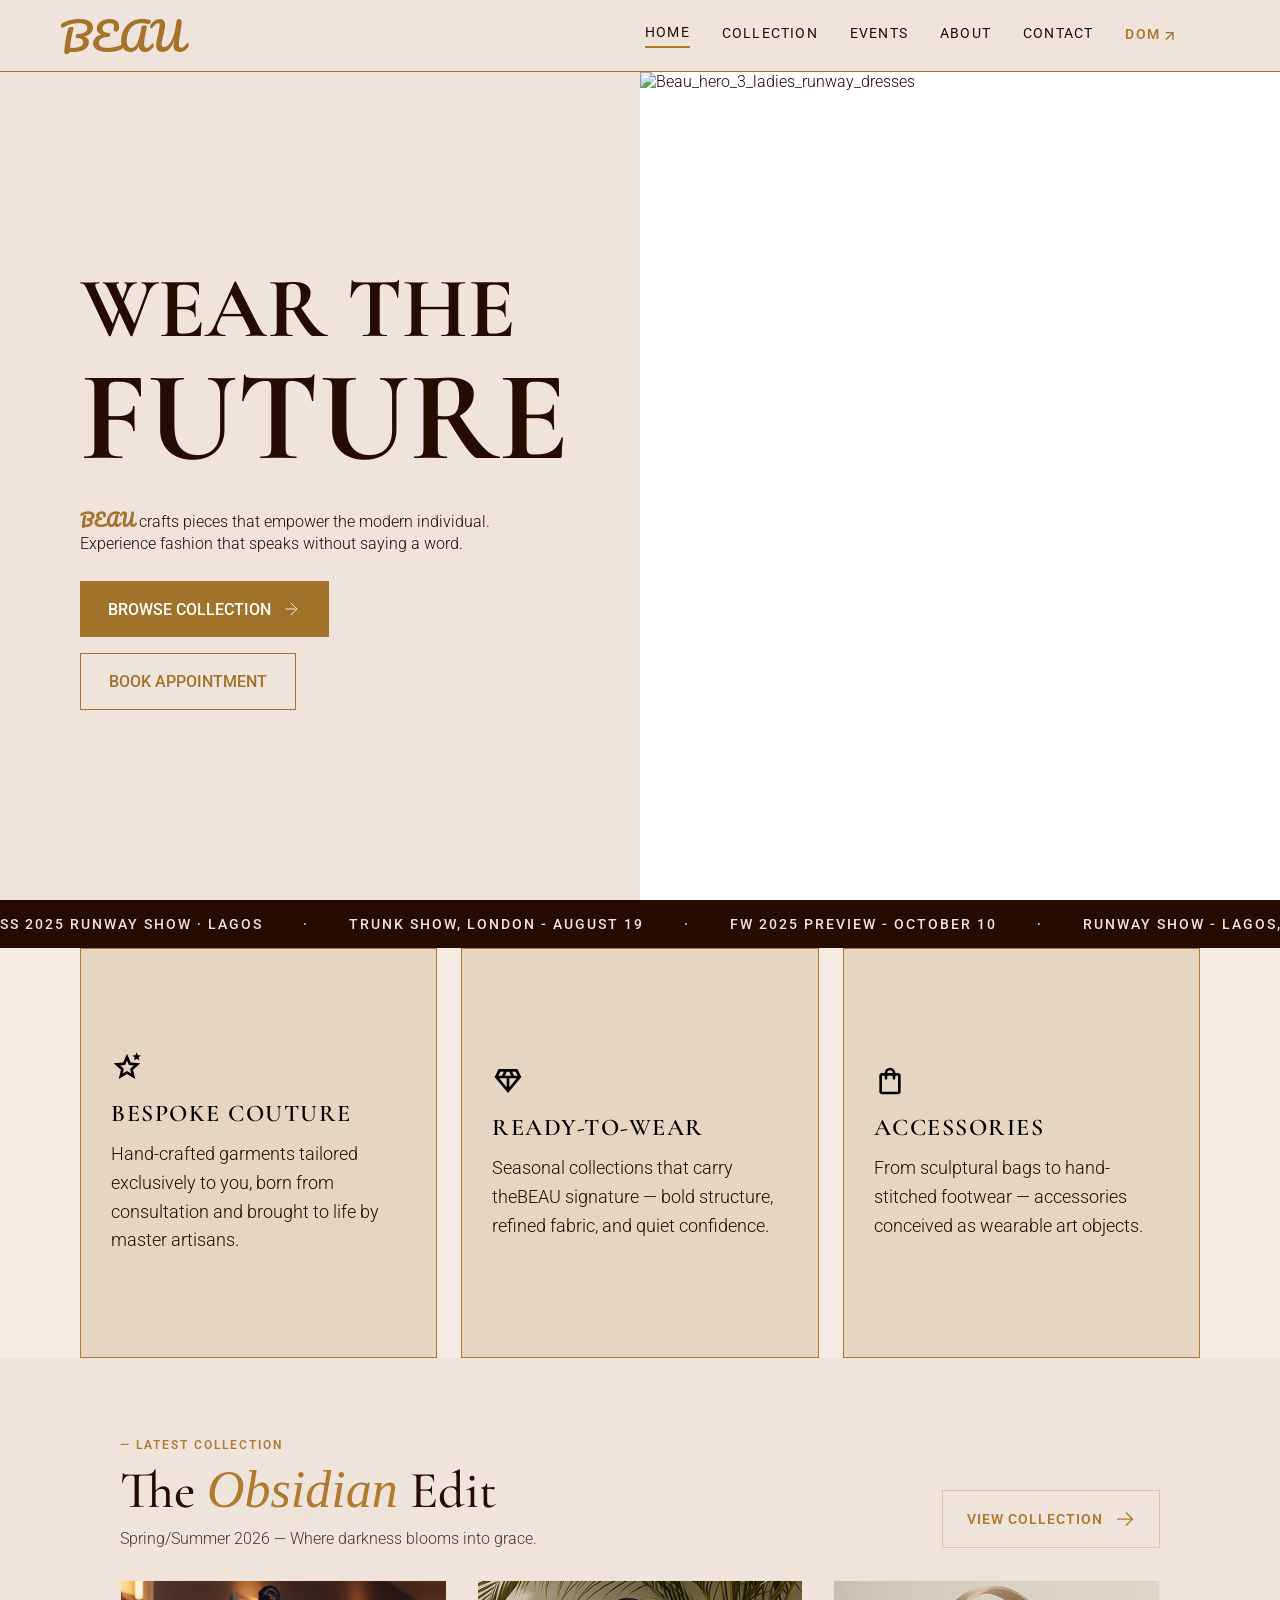
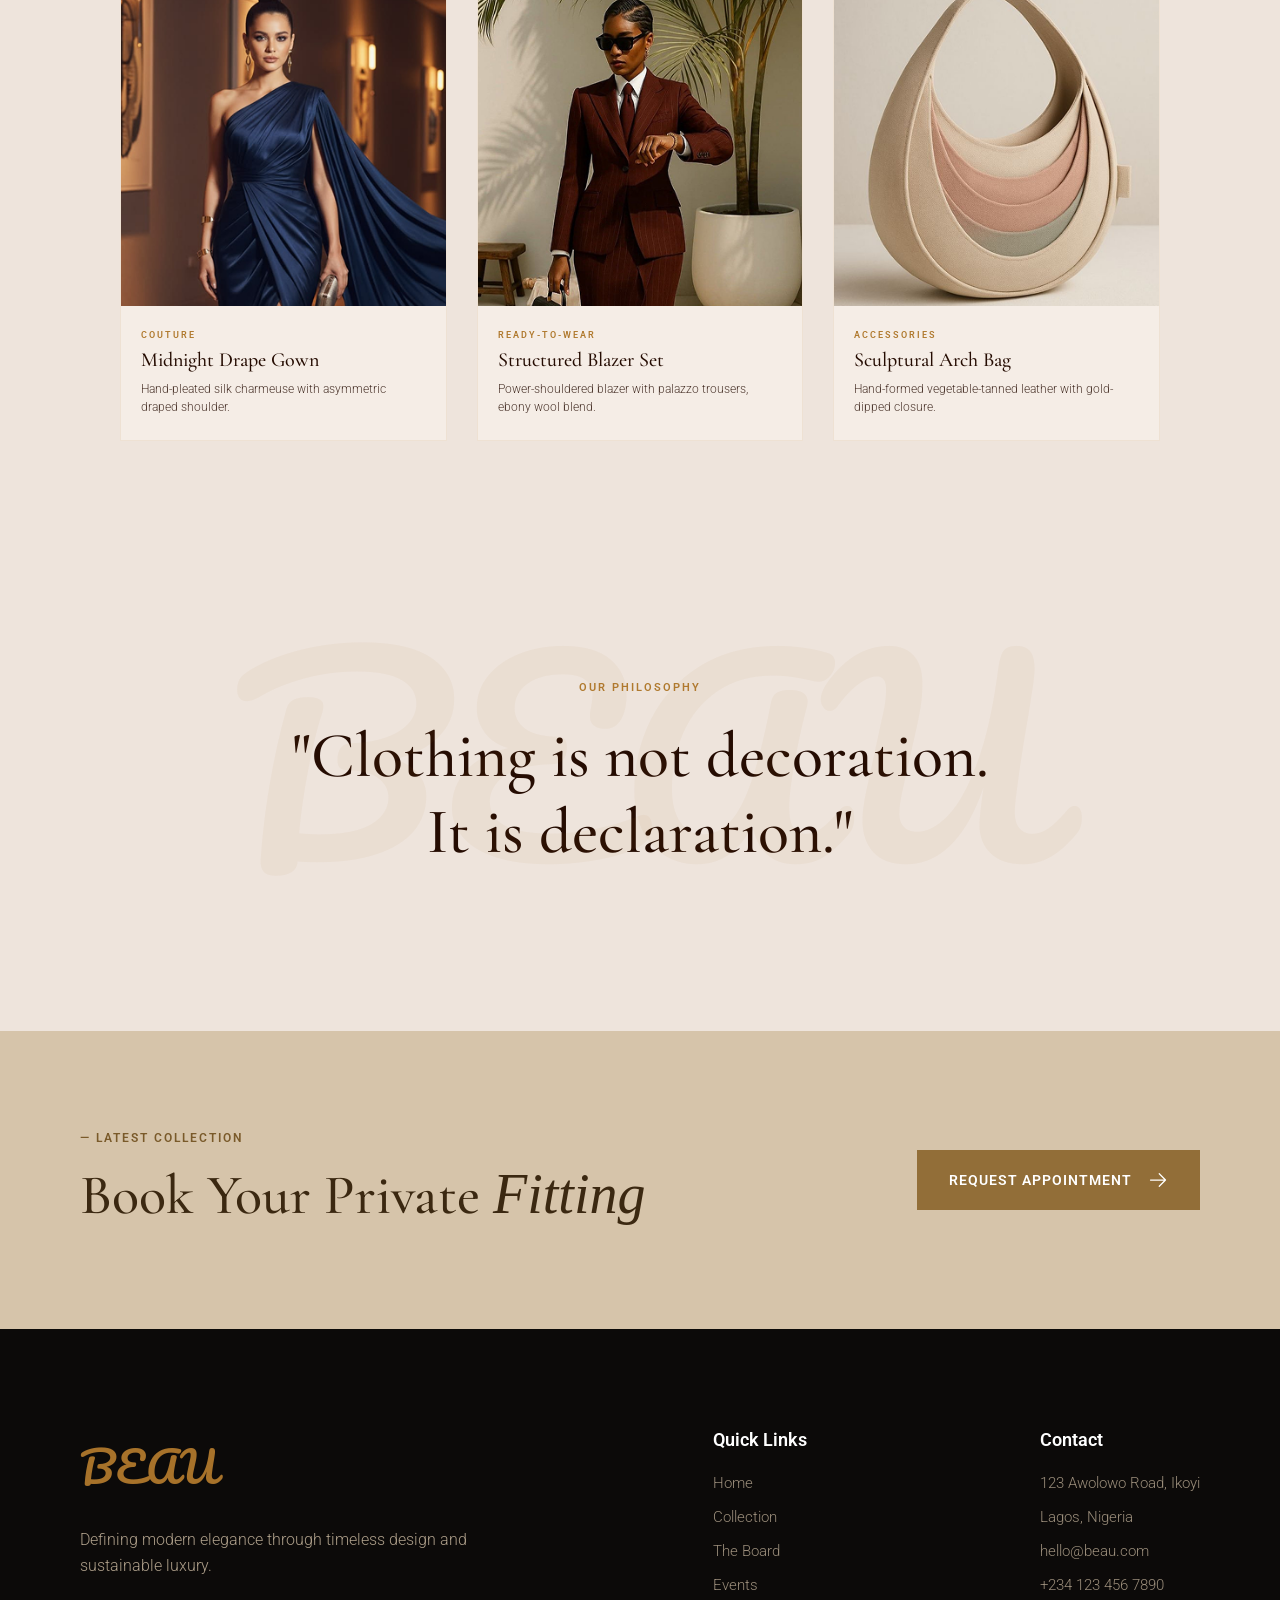
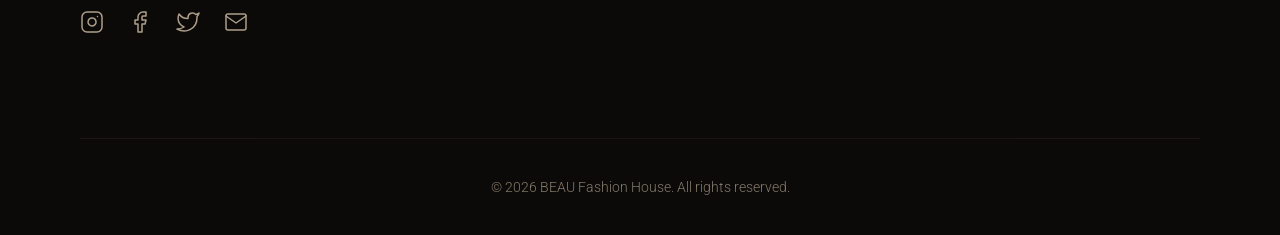
==== index.html @ 5d0d2a35 "Added collections page" ====
<!doctype html>
<html lang="en">

<head>
  <meta charset="UTF-8" />
  <meta name="viewport" content="width=device-width, initial-scale=1.0" />
  <title>Beau Fashion</title>

  <!-- Pacifico font -->
  <link rel="preconnect" href="https://fonts.googleapis.com" />
  <link rel="preconnect" href="https://fonts.gstatic.com" crossorigin />
  <link href="https://fonts.googleapis.com/css2?family=Pacifico&display=swap" rel="stylesheet" />

  <link rel="stylesheet" href="style.css" />
</head>

<body>
  <!-- Fixed Navbar -->
  <header class="nav">
    <div class="nav__inner">
      <!-- Logo -->
      <a href="./index.html" class="nav__logo logo__design">BEAU</a>

      <!-- Mobile Toggle -->
      <input type="checkbox" id="nav-toggle" class="nav__toggle" />
      <label for="nav-toggle" class="nav__burger">
        <span></span>
        <span></span>
        <span></span>
      </label>

      <!-- Right Section (Links + DOM grouped) -->
      <div class="nav__right">
        <nav class="nav__menu">
          <a class="nav__link nav__link--active" href="#">HOME</a>
          <a class="nav__link" href="./collections/collection.html">COLLECTION</a>
          <a class="nav__link" href="#">EVENTS</a>
          <a class="nav__link" href="#">ABOUT</a>
          <a class="nav__link" href="#">CONTACT</a>
          <a class="nav__cta" href="#">
            DOM
            <svg xmlns="http://www.w3.org/2000/svg" width="26" height="26" viewBox="0 0 26 26" fill="none"
              class="nav__svg">
              <path
                d="M9.01566 17.5008L7.955 16.4402L14.319 10.0762H8.48533V8.57009H16.8858V16.9705L15.3796 16.9705L15.3796 11.1369L9.01566 17.5008Z"
                fill="#A0722A" />
            </svg>
          </a>
        </nav>
        <div class="nav__DOM">
        </div>
      </div>
    </div>
  </header>
  <div class="hero">
    <div class="hero__cta">
      <H1>WEAR THE <strong class="cta__main">FUTURE</strong></H1>
      <P><strong class="hero__logo logo__design">BEAU</strong> crafts pieces that empower the modern individual.
        Experience fashion that speaks without saying a word.</P>
      <div class="hero__buttons">
        <a href="#" class="cta__button">
          BROWSE COLLECTION
          <svg width="20" height="20" viewBox="0 0 20 20" fill="none" xmlns="http://www.w3.org/2000/svg">
            <g clip-path="url(#a)">
              <path d="M 5 10h 9z" fill="#A0722A" />
              <path d="M 5 10h 9m-4-5.833L15.833 10 10 15.833" stroke="#f2ebe3" stroke-width="1" stroke-linecap="round"
                stroke-linejoin="round" />
            </g>
            <defs>
              <clipPath id="a">
                <path fill="#fff" d="M0 0h20v20H0z" />
              </clipPath>
            </defs>
          </svg>
        </a>
        <a href="#" class="appointment">BOOK APPOINTMENT</a>
      </div>
    </div>
    <div class="hero__image">
      <img src="./Assets/trendy brown dress.jpg" alt="Beau_hero_3_ladies_runway_dresses">
    </div>

  </div>

  </div>

  <!-- Marquee Section -->
  <div class="marquee-wrapper">
    <div class="marquee" id="marquee">
      <div class="marquee-content">
        <span>SS 2025 Runway Show &middot; Lagos</span>
        <span>&middot;</span>
        <span>trunk show, london - august 19</span>
        <span>&middot;</span>
        <span>fw 2025 preview - october 10</span>
        <span>&middot;</span>
        <span>runway show - lagos, june 14, 2026</span>
        <span>&middot;</span>
      </div>
    </div>
  </div>


  <div class="collection">
    <div class="collection__item">
      <svg xmlns="http://www.w3.org/2000/svg" height="24px" viewBox="0 -960 960 960" width="24px" fill="#000000"
        class="collection__icon">
        <path
          d="m354-287 126-76 126 77-33-144 111-96-146-13-58-136-58 135-146 13 111 97-33 143ZM233-120l65-281L80-590l288-25 112-265 112 265 288 25-218 189 65 281-247-149-247 149Zm457-560 21-89-71-59 94-8 36-84 36 84 94 8-71 59 21 89-80-47-80 47ZM480-481Z" />
      </svg>
      <p class="collection__title">BESPOKE COUTURE</p>
      <p class="collection__text">Hand-crafted garments tailored exclusively to you, born from consultation and brought
        to life by master artisans.</p>
    </div>
    <div class="collection__item">
      <svg xmlns="http://www.w3.org/2000/svg" height="24px" viewBox="0 -960 960 960" width="24px" fill=""
        class="collection__icon">
        <path
          d="M480-120 80-600l120-240h560l120 240-400 480Zm-95-520h190l-60-120h-70l-60 120Zm55 347v-267H218l222 267Zm80 0 222-267H520v267Zm144-347h106l-60-120H604l60 120Zm-474 0h106l60-120H250l-60 120Z" />
      </svg>
      <p class="collection__title">READY-TO-WEAR</p>
      <p class="collection__text">Seasonal collections that carry theBEAU signature — bold structure, refined fabric,
        and quiet confidence.</p>
    </div>
    <div class="collection__item">
      <svg xmlns="http://www.w3.org/2000/svg" height="24px" viewBox="0 -960 960 960" width="24px" fill="#000000"
        class="collection__icon">
        <path
          d="M240-80q-33 0-56.5-23.5T160-160v-480q0-33 23.5-56.5T240-720h80q0-66 47-113t113-47q66 0 113 47t47 113h80q33 0 56.5 23.5T800-640v480q0 33-23.5 56.5T720-80H240Zm0-80h480v-480h-80v80q0 17-11.5 28.5T600-520q-17 0-28.5-11.5T560-560v-80H400v80q0 17-11.5 28.5T360-520q-17 0-28.5-11.5T320-560v-80h-80v480Zm160-560h160q0-33-23.5-56.5T480-800q-33 0-56.5 23.5T400-720ZM240-160v-480 480Z" />
      </svg>
      <p class="collection__title">ACCESSORIES</p>
      <p class="collection__text">From sculptural bags to hand-stitched footwear — accessories conceived as wearable art
        objects.</p>
    </div>
  </div>

  <!-- Featured Collection -->
  <section class="featured">
    <div class="featured__header">
      <div class="featured__info">
        <span class="featured__subtitle">— LATEST COLLECTION</span>
        <h2 class="featured__title">The <i class="accent-serif">Obsidian</i> Edit</h2>
        <p class="featured__desc">Spring/Summer 2026 — Where darkness blooms into grace.</p>
      </div>
      <a href="#" class="featured__view-all">
        VIEW COLLECTION
        <svg width="20" height="20" viewBox="0 0 24 24" fill="none" xmlns="http://www.w3.org/2000/svg">
          <path d="M13.5 4.5L21 12m0 0l-7.5 7.5M21 12H3" stroke="currentColor" stroke-width="1.5" stroke-linecap="round"
            stroke-linejoin="round" />
        </svg>
      </a>
    </div>

    <div class="featured__grid">
      <!-- Item 1 -->
      <div class="product-card">
        <div class="product-card__image">
          <img src="./Assets/midnight-draped-gown.png" alt="Midnight Drape Gown">
        </div>
        <div class="product-card__content">
          <span class="product-card__category">COUTURE</span>
          <h3 class="product-card__title">Midnight Drape Gown</h3>
          <p class="product-card__text">Hand-pleated silk charmeuse with asymmetric draped shoulder.</p>
        </div>
      </div>

      <!-- Item 2 -->
      <div class="product-card">
        <div class="product-card__image">
          <img src="./Assets/structured-blazer-set.png" alt="Structured Blazer Set">
        </div>
        <div class="product-card__content">
          <span class="product-card__category">READY-TO-WEAR</span>
          <h3 class="product-card__title">Structured Blazer Set</h3>
          <p class="product-card__text">Power-shouldered blazer with palazzo trousers, ebony wool blend.</p>
        </div>
      </div>

      <!-- Item 3 -->
      <div class="product-card">
        <div class="product-card__image">
          <img src="./Assets/sculptural-arch-bag.png" alt="Sculptural Arch Bag">
        </div>
        <div class="product-card__content">
          <span class="product-card__category">ACCESSORIES</span>
          <h3 class="product-card__title">Sculptural Arch Bag</h3>
          <p class="product-card__text">Hand-formed vegetable-tanned leather with gold-dipped closure.</p>
        </div>
      </div>
    </div>
  </section>

  <!-- Philosophy Section -->
  <section class="philosophy">
    <div class="philosophy__content">
      <span class="philosophy__bg-text">BEAU</span>
      <span class="philosophy__subtitle">OUR PHILOSOPHY</span>
      <h2 class="philosophy__quote">"Clothing is not decoration.<br>It is declaration."</h2>
    </div>
  </section>

  <!-- Appointment Section -->
  <section class="cta-banner">
    <div class="cta-banner__content">
      <div class="cta-banner__info">
        <span class="cta-banner__subtitle">— LATEST COLLECTION</span>
        <h2 class="cta-banner__title">Book Your Private <i>Fitting</i></h2>
      </div>
      <a href="#" class="cta-banner__button">
        REQUEST APPOINTMENT
        <svg width="20" height="20" viewBox="0 0 24 24" fill="none" xmlns="http://www.w3.org/2000/svg">
          <path d="M13.5 4.5L21 12m0 0l-7.5 7.5M21 12H3" stroke="currentColor" stroke-width="1.5" stroke-linecap="round" stroke-linejoin="round"/>
        </svg>
      </a>
    </div>
  </section>

  <!-- Footer -->
  <footer class="footer">
    <div class="footer__inner">
      <div class="footer__main">
        <a href="#" class="footer__logo logo__design">BEAU</a>
        <p class="footer__description">Defining modern elegance through timeless design and sustainable luxury.</p>
        <div class="footer__socials">
          <a href="#" class="footer__social-link">
            <svg xmlns="http://www.w3.org/2000/svg" width="24" height="24" viewBox="0 0 24 24" fill="none" stroke="currentColor" stroke-width="1.5" stroke-linecap="round" stroke-linejoin="round"><rect x="2" y="2" width="20" height="20" rx="5" ry="5"></rect><path d="M16 11.37A4 4 0 1 1 12.63 8 4 4 0 0 1 16 11.37z"></path><line x1="17.5" y1="6.5" x2="17.51" y2="6.5"></line></svg>
          </a>
          <a href="#" class="footer__social-link">
            <svg xmlns="http://www.w3.org/2000/svg" width="24" height="24" viewBox="0 0 24 24" fill="none" stroke="currentColor" stroke-width="1.5" stroke-linecap="round" stroke-linejoin="round"><path d="M18 2h-3a5 5 0 0 0-5 5v3H7v4h3v8h4v-8h3l1-4h-4V7a1 1 0 0 1 1-1h3z"></path></svg>
          </a>
          <a href="#" class="footer__social-link">
            <svg xmlns="http://www.w3.org/2000/svg" width="24" height="24" viewBox="0 0 24 24" fill="none" stroke="currentColor" stroke-width="1.5" stroke-linecap="round" stroke-linejoin="round"><path d="M23 3a10.9 10.9 0 0 1-3.14 1.53 4.48 4.48 0 0 0-7.86 3v1A10.66 10.66 0 0 1 3 4s-4 9 5 13a11.64 11.64 0 0 1-7 2c9 5 20 0 20-11.5a4.5 4.5 0 0 0-.08-.83A7.72 7.72 0 0 0 23 3z"></path></svg>
          </a>
          <a href="#" class="footer__social-link">
            <svg xmlns="http://www.w3.org/2000/svg" width="24" height="24" viewBox="0 0 24 24" fill="none" stroke="currentColor" stroke-width="1.5" stroke-linecap="round" stroke-linejoin="round"><path d="M4 4h16c1.1 0 2 .9 2 2v12c0 1.1-.9 2-2 2H4c-1.1 0-2-.9-2-2V6c0-1.1.9-2 2-2z"></path><polyline points="22,6 12,13 2,6"></polyline></svg>
          </a>
        </div>
      </div>

      <div class="footer__links">
        <h4 class="footer__header">Quick Links</h4>
        <ul class="footer__list">
          <li class="footer__item"><a href="#" class="footer__link">Home</a></li>
          <li class="footer__item"><a href="#" class="footer__link">Collection</a></li>
          <li class="footer__item"><a href="#" class="footer__link">The Board</a></li>
          <li class="footer__item"><a href="#" class="footer__link">Events</a></li>
        </ul>
      </div>

      <div class="footer__contact">
        <h4 class="footer__header">Contact</h4>
        <ul class="footer__list">
          <li class="footer__item">123 Awolowo Road, Ikoyi</li>
          <li class="footer__item">Lagos, Nigeria</li>
          <li class="footer__item"><a href="mailto:hello@beau.com" class="footer__link">hello@beau.com</a></li>
          <li class="footer__item"><a href="tel:+2341234567890" class="footer__link">+234 123 456 7890</a></li>
        </ul>
      </div>
    </div>
    <div class="footer__bottom">
      <p>&copy; 2026 BEAU Fashion House. All rights reserved.</p>
    </div>
  </footer>

  <script src="./marquee.js"></script>
</body>

</html>
---- style.css ----
@import url('https://fonts.googleapis.com/css2?family=Roboto:ital,wght@0,100..900;1,100..900&family=Cormorant+Garamond:ital,wght@0,300..700;1,300..700&display=swap');

/* Base */
* {
  box-sizing: border-box;
  margin: 0;
  padding: 0;
}

html {
  scroll-behavior: smooth;
}

body {
  font-family:
    roboto,
    -apple-system,
    Segoe UI,
    Roboto,
    Arial,
    sans-serif;
  overflow-x: hidden;
}

/* Colors */
:root {
  --bg: #eee4dc;
  --text: #250c02;
  --accent: #b07a2f;
  --logo: #a7722a;
}

/* Images */
img {
  max-width: 100%;
  display: block;
}

/* Common container feel */
section,
.nav__inner,
.footer__inner,
.cta-banner__content,
.featured,
.collection,
.philosophy,
.footer {
  width: 100%;
}

/* Navbar */
.nav {
  position: fixed;
  top: 0;
  left: 0;
  right: 0;
  background: var(--bg);
  z-index: 1000;
}

.nav__inner {
  min-height: 72px;
  display: flex;
  align-items: center;
  padding: 0 60px;
  border-bottom: 0.6px solid #a0722a;
  gap: 24px;
}

.nav__logo {
  font-size: 38px;
  cursor: pointer;
  flex-shrink: 0;
}

.logo__design {
  letter-spacing: 1px;
  text-decoration: none;
  color: var(--logo);
  font-family: "Pacifico", cursive;
}

.nav__right {
  margin-left: auto;
  display: flex;
  align-items: center;
  gap: 40px;
}

.nav__menu {
  display: flex;
  gap: 32px;
  align-items: center;
}

.nav__link {
  text-decoration: none;
  color: var(--text);
  font-size: 14px;
  font-weight: 400;
  letter-spacing: 1.2px;
  text-transform: uppercase;
  position: relative;
  padding-bottom: 6px;
  transition: 250ms;
  white-space: nowrap;
}

.nav__link:hover {
  color: var(--accent);
}

.nav__link--active {
  border-bottom: 2px solid var(--accent);
  color: #250c02;
}

.nav__cta {
  text-decoration: none;
  color: var(--accent);
  font-size: 14px;
  letter-spacing: 1.2px;
  text-transform: uppercase;
  display: flex;
  font-weight: 600;
  white-space: nowrap;
}

.nav__DOM {
  display: flex;
  flex-direction: row;
  align-items: center;
  padding-bottom: 6px;
}

.nav__svg {
  width: 20px;
  height: 20px;
  scale: 1.2;
}

.nav__toggle {
  display: none;
}

.nav__burger {
  display: none;
  cursor: pointer;
  flex-direction: column;
  gap: 5px;
  margin-left: auto;
}

.nav__burger span {
  width: 24px;
  height: 2px;
  background: var(--text);
}

/* Hero section */
.hero {
  margin-top: 72px;
  display: flex;
  color: var(--text);
  font-weight: 300;
  min-height: calc(100vh - 72px);
}

.hero__cta {
  width: 50%;
  padding: 60px 80px;
  display: flex;
  flex-direction: column;
  justify-content: center;
  align-items: flex-start;
  gap: 28px;
  background-color: var(--bg);
}

.hero__image {
  width: 50%;
  min-height: 420px;
}

.hero__image img {
  width: 100%;
  height: 100%;
  object-fit: cover;
}

h1 {
  font-family: "Cormorant Garamond", serif;
  font-size: clamp(42px, 7vw, 86px);
  line-height: 1.1;
  margin: 0;
}

h1 strong {
  font-size: clamp(56px, 10vw, 130px);
  line-height: 0.95;
}

.cta__button {
  padding: 18px 28px;
  background-color: #a0722a;
  color: #fff;
  text-decoration: none;
  display: inline-flex;
  align-items: center;
  font-weight: 500;
  transition: opacity 0.3s;
  cursor: pointer;
  text-align: center;
}

.cta__button:hover {
  opacity: 0.8;
}

.cta__button svg {
  margin-left: 10px;
}

.hero__buttons {
  display: flex;
  gap: 16px;
  align-items: center;
  flex-wrap: wrap;
}

.hero__buttons .appointment {
  padding: 18px 28px;
  background-color: transparent;
  color: #a0722a;
  border: 1px solid #a0722a;
  font-weight: 500;
  cursor: pointer;
  transition: all 0.3s;
  text-decoration: none;
  display: inline-flex;
  align-items: center;
  text-align: center;
}

.hero__buttons .appointment:hover {
  background-color: #a0722a;
  color: #fff;
}

/* Marquee */
.marquee-wrapper {
  background-color: #250c02;
  color: var(--bg);
  padding: 16px 0;
  overflow: hidden;
  white-space: nowrap;
  position: relative;
  font-size: 14px;
  letter-spacing: 2px;
  text-transform: uppercase;
  font-weight: 500;
}

.marquee {
  display: flex;
  width: max-content;
  will-change: transform;
}

.marquee-content {
  display: flex;
  gap: 40px;
  padding-right: 40px;
}

.marquee-content span {
  display: flex;
  align-items: center;
}

/* Collection */
.collection {
  min-height: 410px;
  background-color: #f2ebe3;
  display: flex;
  justify-content: center;
  align-items: stretch;
  padding: 0 80px;
  gap: 24px;
}

.collection__item {
  flex: 1;
  max-width: 600px;
  display: flex;
  flex-direction: column;
  gap: 12px;
  justify-content: center;
  padding: 30px;
  background-color: #e4d6c3;
  border: 1px solid var(--accent);
}

.collection__icon {
  width: 32px;
  height: 32px;
  margin-bottom: 4px;
}

.collection__title {
  font-family: "Cormorant Garamond", serif;
  font-size: 24px;
  font-weight: 600;
  letter-spacing: 1.5px;
}

.collection__text {
  font-weight: 300;
  font-size: 18px;
  line-height: 1.6;
  color: var(--text);
}

/* Featured */
.featured {
  padding: 80px 120px;
  background-color: var(--bg);
}

.featured__header {
  display: flex;
  justify-content: space-between;
  align-items: flex-end;
  gap: 24px;
  margin-bottom: 32px;
}

.featured__subtitle {
  color: var(--accent);
  font-size: 12px;
  font-weight: 600;
  letter-spacing: 2px;
  display: block;
  margin-bottom: 12px;
}

.featured__title {
  font-family: "Cormorant Garamond", serif;
  font-size: clamp(34px, 5vw, 52px);
  font-weight: 500;
  color: var(--text);
  margin-bottom: 12px;
  line-height: 1;
}

.accent-serif {
  font-family: serif;
  font-style: italic;
  color: var(--accent);
}

.featured__desc {
  font-size: 16px;
  font-weight: 300;
  color: var(--text);
  opacity: 0.8;
  max-width: 700px;
}

.featured__view-all {
  display: inline-flex;
  align-items: center;
  gap: 12px;
  text-decoration: none;
  color: var(--accent);
  font-weight: 600;
  font-size: 14px;
  letter-spacing: 1px;
  padding: 18px 24px;
  border: 1px solid rgba(176, 122, 47, 0.3);
  transition: all 0.3s ease;
  cursor: pointer;
  white-space: nowrap;
}

.featured__view-all:hover {
  background-color: rgba(176, 122, 47, 0.05);
  border-color: var(--accent);
}

.featured__grid {
  display: grid;
  grid-template-columns: repeat(3, minmax(0, 1fr));
  gap: 30px;
}

.product-card {
  background-color: #f5ede6;
  border: 1px solid rgba(176, 122, 47, 0.1);
  transition: transform 0.4s ease;
  cursor: pointer;
  min-width: 0;
}

.product-card:hover {
  transform: translateY(-10px);
}

.product-card__image {
  aspect-ratio: 1 / 1;
  overflow: hidden;
}

.product-card__image img {
  width: 100%;
  height: 100%;
  object-fit: cover;
  transition: transform 0.6s ease;
}

.product-card:hover .product-card__image img {
  transform: scale(1.05);
}

.product-card__content {
  padding: 24px 20px;
}

.product-card__category {
  font-size: 9px;
  font-weight: 600;
  letter-spacing: 2px;
  color: var(--accent);
  display: block;
  margin-bottom: 8px;
}

.product-card__title {
  font-family: "Cormorant Garamond", serif;
  font-size: 20px;
  font-weight: 500;
  margin-bottom: 8px;
  color: var(--text);
}

.product-card__text {
  font-size: 12px;
  line-height: 1.5;
  font-weight: 300;
  color: var(--text);
  opacity: 0.8;
}

/* Philosophy */
.philosophy {
  padding: 160px 80px;
  background-color: var(--bg);
  text-align: center;
  position: relative;
  overflow: hidden;
}

.philosophy__content {
  position: relative;
  z-index: 2;
  max-width: 1000px;
  margin: 0 auto;
}

.philosophy__bg-text {
  position: absolute;
  top: 50%;
  left: 50%;
  transform: translate(-50%, -55%);
  font-family: "Pacifico", cursive;
  font-size: clamp(120px, 20vw, 280px);
  color: rgba(167, 114, 42, 0.05);
  white-space: nowrap;
  pointer-events: none;
  z-index: 1;
}

.philosophy__subtitle {
  display: block;
  font-size: 11px;
  font-weight: 600;
  letter-spacing: 2px;
  color: var(--accent);
  margin-bottom: 24px;
}

.philosophy__quote {
  font-family: "Cormorant Garamond", serif;
  font-size: clamp(32px, 6vw, 64px);
  font-weight: 500;
  line-height: 1.2;
  color: var(--text);
}

/* CTA Banner */
.cta-banner {
  background-color: #d6c4aa;
  padding: 100px 80px;
}

.cta-banner__content {
  display: flex;
  justify-content: space-between;
  align-items: center;
  gap: 32px;
  max-width: 1400px;
  margin: 0 auto;
}

.cta-banner__subtitle {
  display: block;
  font-size: 12px;
  font-weight: 600;
  letter-spacing: 2px;
  color: #7a5a2a;
  margin-bottom: 16px;
}

.cta-banner__title {
  font-family: "Cormorant Garamond", serif;
  font-size: clamp(34px, 6vw, 56px);
  font-weight: 500;
  color: #3b2811;
}

.cta-banner__title i {
  font-style: italic;
  font-family: serif;
}

.cta-banner__button {
  display: inline-flex;
  align-items: center;
  gap: 16px;
  background-color: #926e38;
  color: #fff;
  padding: 20px 32px;
  text-decoration: none;
  font-weight: 600;
  font-size: 14px;
  letter-spacing: 1px;
  transition: all 0.3s ease;
  cursor: pointer;
  text-align: center;
}

.cta-banner__button:hover {
  background-color: #7a5a2a;
  transform: translateX(5px);
}

/* Footer */
.footer {
  background-color: #0c0a09;
  color: #d6c4aa;
  padding: 100px 80px 40px;
}

.footer__inner {
  display: flex;
  justify-content: space-between;
  gap: 80px;
  max-width: 1400px;
  margin: 0 auto;
}

.footer__main {
  flex: 2;
  max-width: 400px;
}

.footer__logo {
  font-size: 42px;
  margin-bottom: 24px;
  display: block;
}

.footer__description {
  font-size: 16px;
  line-height: 1.6;
  font-weight: 300;
  opacity: 0.8;
  margin-bottom: 32px;
}

.footer__socials {
  display: flex;
  gap: 24px;
  flex-wrap: wrap;
}

.footer__social-link {
  color: #d6c4aa;
  opacity: 0.8;
  transition: all 0.3s ease;
}

.footer__social-link:hover {
  opacity: 1;
  transform: translateY(-3px);
  color: var(--accent);
}

.footer__header {
  font-size: 18px;
  font-weight: 600;
  margin-bottom: 24px;
  color: #fff;
}

.footer__list {
  list-style: none;
  display: flex;
  flex-direction: column;
  gap: 16px;
}

.footer__item {
  font-size: 15px;
  font-weight: 300;
  opacity: 0.7;
}

.footer__link {
  text-decoration: none;
  color: inherit;
  transition: opacity 0.3s ease;
}

.footer__link:hover {
  opacity: 1;
  color: var(--accent);
}

.footer__bottom {
  margin-top: 100px;
  padding-top: 40px;
  border-top: 1px solid rgba(214, 196, 170, 0.1);
  text-align: center;
  font-size: 14px;
  font-weight: 300;
  opacity: 0.6;
}

/* =========================
   Large tablets / laptops
   ========================= */
@media (max-width: 1200px) {
  .nav__inner,
  .featured,
  .collection,
  .philosophy,
  .cta-banner,
  .footer {
    padding-left: 40px;
    padding-right: 40px;
  }

  .hero__cta {
    padding: 50px 48px;
  }

  .featured__grid {
    gap: 24px;
  }

  .footer__inner {
    gap: 48px;
  }
}

/* =========================
   Tablets
   ========================= */
@media (max-width: 900px) {
  .nav__inner {
    padding: 0 24px;
  }

  .nav__right {
    position: absolute;
    top: 72px;
    left: 0;
    right: 0;
    background: var(--bg);
    flex-direction: column;
    align-items: flex-start;
    padding: 20px 24px 28px;
    gap: 20px;
    transform: translateY(-10px);
    opacity: 0;
    pointer-events: none;
    transition: 0.2s ease;
    border-bottom: 0.6px solid #a0722a;
  }

  .nav__menu {
    flex-direction: column;
    gap: 20px;
    width: 100%;
  }

  .nav__link,
  .nav__cta {
    width: auto;
  }

  .nav__burger {
    display: flex;
  }

  .nav__toggle:checked ~ .nav__right {
    opacity: 1;
    transform: translateY(0);
    pointer-events: auto;
  }

  .hero {
    flex-direction: column;
    min-height: auto;
  }

  .hero__cta {
    width: 100%;
    padding: 48px 24px;
    align-items: center;
    text-align: center;
  }

  .hero__image {
    width: 100%;
    min-height: 360px;
    margin-bottom: -5px;
  }

  .hero__buttons {
    justify-content: center;
  }

  .collection {
    min-height: auto;
    flex-direction: column;
    padding: 60px 24px;
    gap: 24px;
  }

  .collection__item {
    max-width: none;
  }

  .featured {
    padding: 60px 24px;
  }

  .featured__header {
    flex-direction: column;
    align-items: flex-start;
    gap: 24px;
  }

  .featured__grid {
    grid-template-columns: repeat(2, minmax(0, 1fr));
    gap: 24px;
  }

  .philosophy {
    padding: 100px 24px;
  }

  .cta-banner {
    padding: 60px 24px;
  }

  .cta-banner__content {
    flex-direction: column;
    text-align: center;
    gap: 32px;
  }

  .footer {
    padding: 60px 24px 32px;
  }

  .footer__inner {
    flex-direction: column;
    gap: 48px;
  }

  .footer__main {
    max-width: none;
  }

  .footer__bottom {
    margin-top: 60px;
  }
}

/* =========================
   Mobile
   ========================= */
@media (max-width: 640px) {
  .nav__inner {
    min-height: 64px;
  }

  .nav__logo {
    font-size: 30px;
  }

  .nav__right {
    top: 64px;
  }

  .hero {
    margin-top: 64px;
  }

  .hero__cta {
    padding: 36px 20px;
    gap: 22px;
  }

  .hero__image {
    min-height: 280px;
  }

  h1 {
    line-height: 1.08;
  }

  .hero__buttons {
    width: 100%;
    flex-direction: column;
    align-items: stretch;
  }

  .cta__button,
  .hero__buttons .appointment {
    width: 100%;
    justify-content: center;
    padding: 16px 20px;
  }

  .marquee-wrapper {
    font-size: 12px;
    letter-spacing: 1.4px;
    padding: 12px 0;
  }

  .collection {
    padding: 48px 20px;
  }

  .collection__item {
    padding: 24px 20px;
  }

  .collection__title {
    font-size: 22px;
  }

  .collection__text {
    font-size: 16px;
  }

  .featured {
    padding: 48px 20px;
  }

  .featured__grid {
    grid-template-columns: 1fr;
    gap: 28px;
  }

  .product-card {
    max-width: 100%;
    margin: 0;
  }

  .featured__view-all {
    width: 100%;
    justify-content: center;
  }

  .philosophy {
    padding: 80px 20px;
  }

  .philosophy__quote {
    line-height: 1.25;
  }

  .cta-banner {
    padding: 48px 20px;
  }

  .cta-banner__button {
    width: 100%;
    justify-content: center;
    padding: 18px 24px;
  }

  .footer {
    padding: 48px 20px 28px;
  }

  .footer__logo {
    font-size: 34px;
  }

  .footer__description {
    font-size: 15px;
  }

  .footer__header {
    font-size: 16px;
  }

  .footer__item {
    font-size: 14px;
  }
}

/* =========================
   Extra small phones
   ========================= */
@media (max-width: 380px) {
  .nav__inner {
    padding: 0 16px;
  }

  .hero__cta,
  .featured,
  .collection,
  .philosophy,
  .cta-banner,
  .footer {
    padding-left: 16px;
    padding-right: 16px;
  }

  .hero__image {
    min-height: 220px;
  }

  .collection__item,
  .product-card__content {
    padding-left: 16px;
    padding-right: 16px;
  }

  .featured__title,
  .cta-banner__title,
  .philosophy__quote {
    word-break: break-word;
  }
}
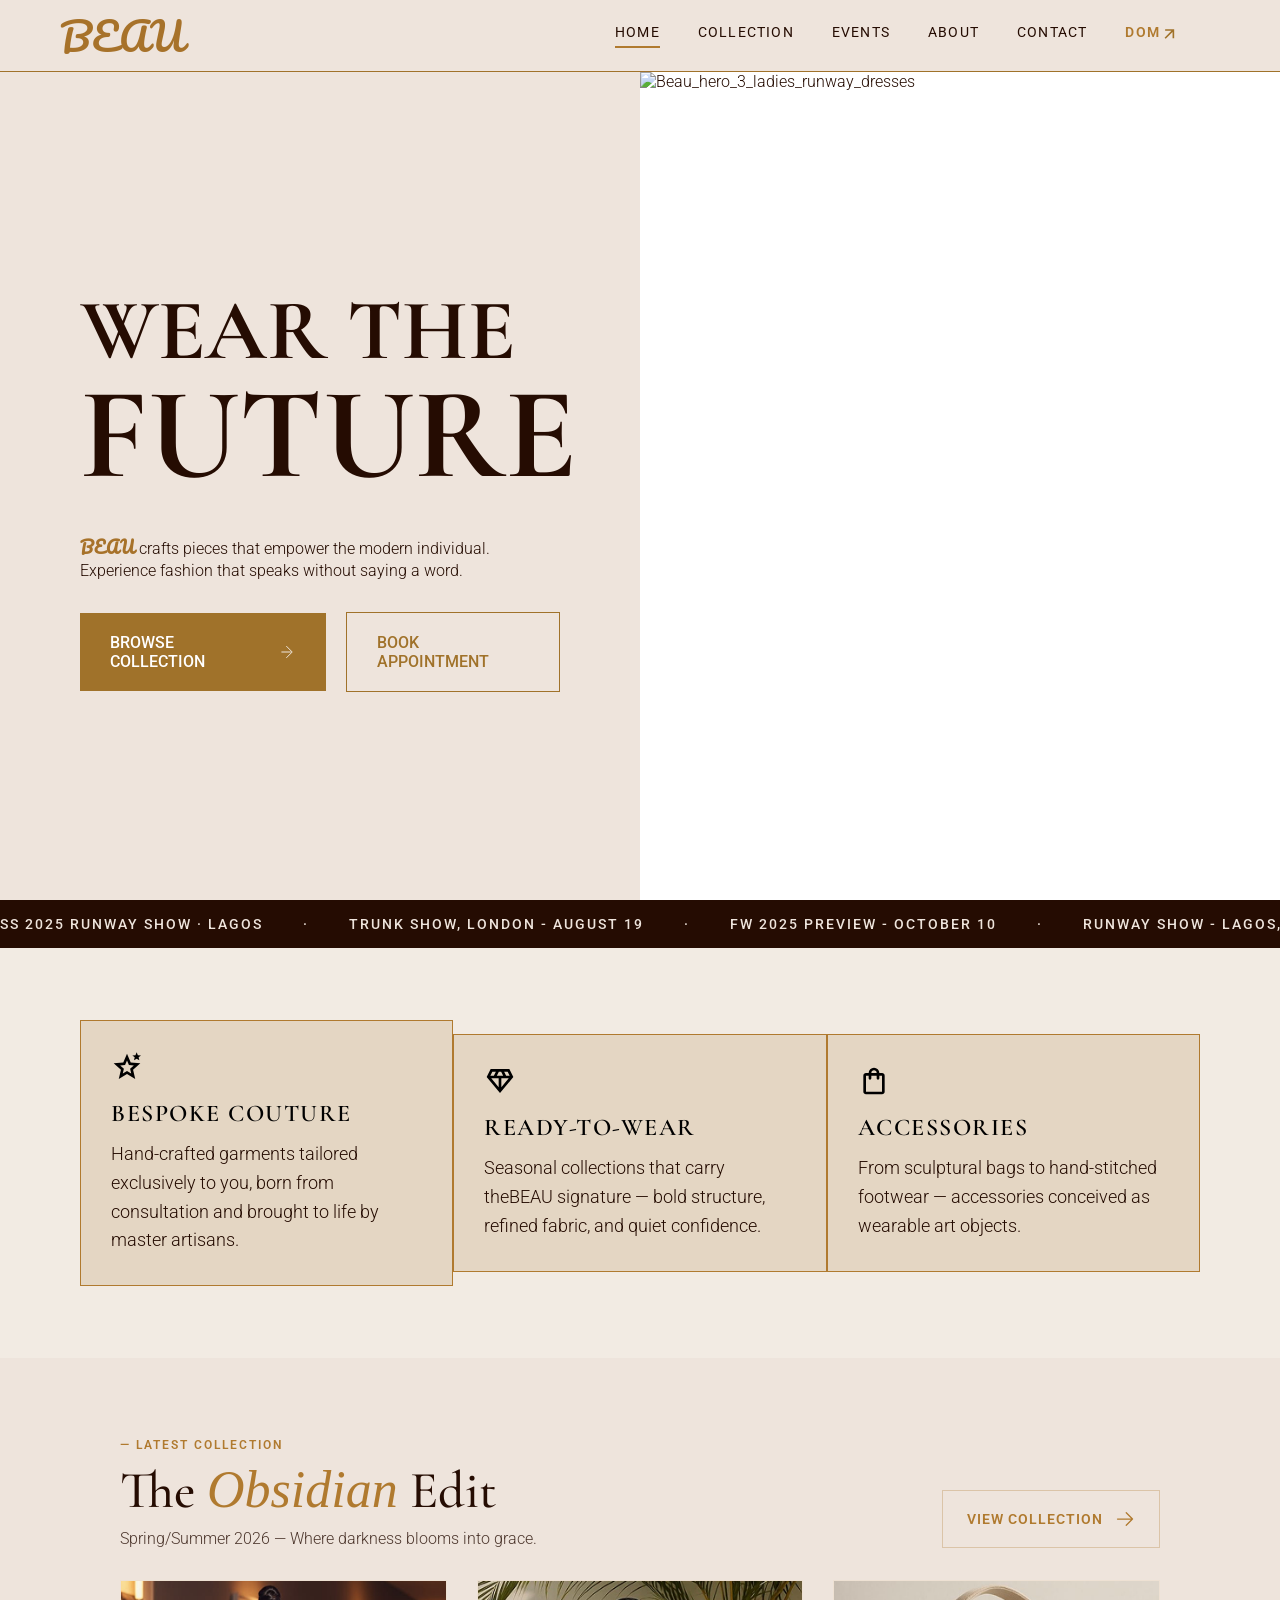
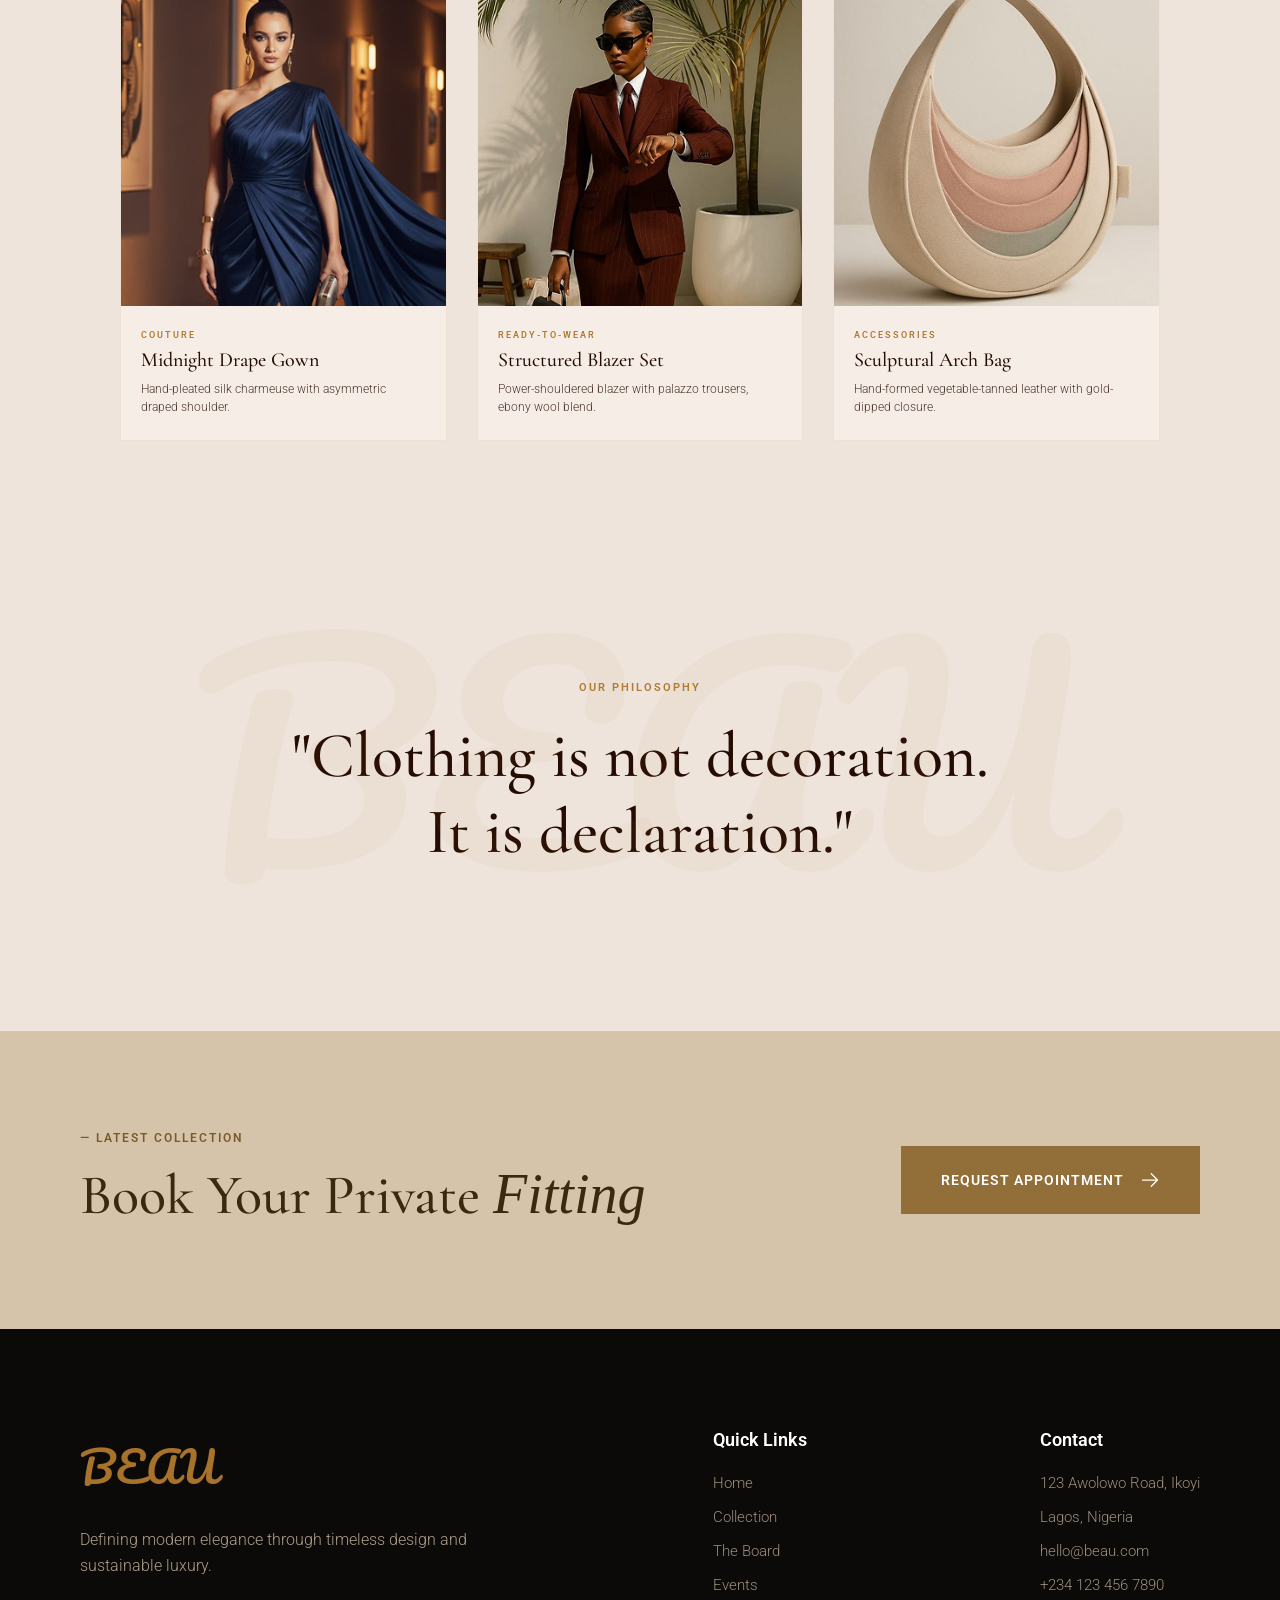
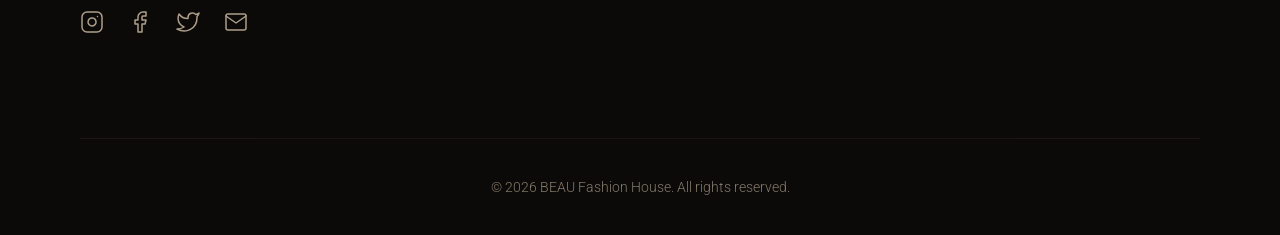
==== commit c7e06b6e: "Added favicon" ====
--- a/index.html
+++ b/index.html
@@ -12,6 +12,8 @@
   <link href="https://fonts.googleapis.com/css2?family=Pacifico&display=swap" rel="stylesheet" />
 
   <link rel="stylesheet" href="style.css" />
+<link rel="icon" href="Assets/favicon-beau.png">
+<link rel="icon" href="Assets/favicon-beau.png">
 </head>
 
 <body>
@@ -34,10 +36,10 @@
         <nav class="nav__menu">
           <a class="nav__link nav__link--active" href="#">HOME</a>
           <a class="nav__link" href="./collections/collection.html">COLLECTION</a>
-          <a class="nav__link" href="#">EVENTS</a>
-          <a class="nav__link" href="#">ABOUT</a>
-          <a class="nav__link" href="#">CONTACT</a>
-          <a class="nav__cta" href="#">
+          <a class="nav__link" href="./events/events.html">EVENTS</a>
+          <a class="nav__link" href="./about/about.html">ABOUT</a>
+          <a class="nav__link" href="./contact/contact.html">CONTACT</a>
+          <a class="nav__cta" href="./DOM.html">
             DOM
             <svg xmlns="http://www.w3.org/2000/svg" width="26" height="26" viewBox="0 0 26 26" fill="none"
               class="nav__svg">
@@ -209,7 +211,8 @@
       <a href="#" class="cta-banner__button">
         REQUEST APPOINTMENT
         <svg width="20" height="20" viewBox="0 0 24 24" fill="none" xmlns="http://www.w3.org/2000/svg">
-          <path d="M13.5 4.5L21 12m0 0l-7.5 7.5M21 12H3" stroke="currentColor" stroke-width="1.5" stroke-linecap="round" stroke-linejoin="round"/>
+          <path d="M13.5 4.5L21 12m0 0l-7.5 7.5M21 12H3" stroke="currentColor" stroke-width="1.5" stroke-linecap="round"
+            stroke-linejoin="round" />
         </svg>
       </a>
     </div>
@@ -223,16 +226,33 @@
         <p class="footer__description">Defining modern elegance through timeless design and sustainable luxury.</p>
         <div class="footer__socials">
           <a href="#" class="footer__social-link">
-            <svg xmlns="http://www.w3.org/2000/svg" width="24" height="24" viewBox="0 0 24 24" fill="none" stroke="currentColor" stroke-width="1.5" stroke-linecap="round" stroke-linejoin="round"><rect x="2" y="2" width="20" height="20" rx="5" ry="5"></rect><path d="M16 11.37A4 4 0 1 1 12.63 8 4 4 0 0 1 16 11.37z"></path><line x1="17.5" y1="6.5" x2="17.51" y2="6.5"></line></svg>
-          </a>
-          <a href="#" class="footer__social-link">
-            <svg xmlns="http://www.w3.org/2000/svg" width="24" height="24" viewBox="0 0 24 24" fill="none" stroke="currentColor" stroke-width="1.5" stroke-linecap="round" stroke-linejoin="round"><path d="M18 2h-3a5 5 0 0 0-5 5v3H7v4h3v8h4v-8h3l1-4h-4V7a1 1 0 0 1 1-1h3z"></path></svg>
-          </a>
-          <a href="#" class="footer__social-link">
-            <svg xmlns="http://www.w3.org/2000/svg" width="24" height="24" viewBox="0 0 24 24" fill="none" stroke="currentColor" stroke-width="1.5" stroke-linecap="round" stroke-linejoin="round"><path d="M23 3a10.9 10.9 0 0 1-3.14 1.53 4.48 4.48 0 0 0-7.86 3v1A10.66 10.66 0 0 1 3 4s-4 9 5 13a11.64 11.64 0 0 1-7 2c9 5 20 0 20-11.5a4.5 4.5 0 0 0-.08-.83A7.72 7.72 0 0 0 23 3z"></path></svg>
-          </a>
-          <a href="#" class="footer__social-link">
-            <svg xmlns="http://www.w3.org/2000/svg" width="24" height="24" viewBox="0 0 24 24" fill="none" stroke="currentColor" stroke-width="1.5" stroke-linecap="round" stroke-linejoin="round"><path d="M4 4h16c1.1 0 2 .9 2 2v12c0 1.1-.9 2-2 2H4c-1.1 0-2-.9-2-2V6c0-1.1.9-2 2-2z"></path><polyline points="22,6 12,13 2,6"></polyline></svg>
+            <svg xmlns="http://www.w3.org/2000/svg" width="24" height="24" viewBox="0 0 24 24" fill="none"
+              stroke="currentColor" stroke-width="1.5" stroke-linecap="round" stroke-linejoin="round">
+              <rect x="2" y="2" width="20" height="20" rx="5" ry="5"></rect>
+              <path d="M16 11.37A4 4 0 1 1 12.63 8 4 4 0 0 1 16 11.37z"></path>
+              <line x1="17.5" y1="6.5" x2="17.51" y2="6.5"></line>
+            </svg>
+          </a>
+          <a href="#" class="footer__social-link">
+            <svg xmlns="http://www.w3.org/2000/svg" width="24" height="24" viewBox="0 0 24 24" fill="none"
+              stroke="currentColor" stroke-width="1.5" stroke-linecap="round" stroke-linejoin="round">
+              <path d="M18 2h-3a5 5 0 0 0-5 5v3H7v4h3v8h4v-8h3l1-4h-4V7a1 1 0 0 1 1-1h3z"></path>
+            </svg>
+          </a>
+          <a href="#" class="footer__social-link">
+            <svg xmlns="http://www.w3.org/2000/svg" width="24" height="24" viewBox="0 0 24 24" fill="none"
+              stroke="currentColor" stroke-width="1.5" stroke-linecap="round" stroke-linejoin="round">
+              <path
+                d="M23 3a10.9 10.9 0 0 1-3.14 1.53 4.48 4.48 0 0 0-7.86 3v1A10.66 10.66 0 0 1 3 4s-4 9 5 13a11.64 11.64 0 0 1-7 2c9 5 20 0 20-11.5a4.5 4.5 0 0 0-.08-.83A7.72 7.72 0 0 0 23 3z">
+              </path>
+            </svg>
+          </a>
+          <a href="#" class="footer__social-link">
+            <svg xmlns="http://www.w3.org/2000/svg" width="24" height="24" viewBox="0 0 24 24" fill="none"
+              stroke="currentColor" stroke-width="1.5" stroke-linecap="round" stroke-linejoin="round">
+              <path d="M4 4h16c1.1 0 2 .9 2 2v12c0 1.1-.9 2-2 2H4c-1.1 0-2-.9-2-2V6c0-1.1.9-2 2-2z"></path>
+              <polyline points="22,6 12,13 2,6"></polyline>
+            </svg>
           </a>
         </div>
       </div>
--- a/style.css
+++ b/style.css
@@ -5,10 +5,6 @@
   box-sizing: border-box;
   margin: 0;
   padding: 0;
-}
-
-html {
-  scroll-behavior: smooth;
 }
 
 body {
@@ -19,36 +15,19 @@
     Roboto,
     Arial,
     sans-serif;
-  overflow-x: hidden;
-}
-
-/* Colors */
+}
+
+/* Colors*/
 :root {
   --bg: #eee4dc;
-  --text: #250c02;
+  --text: #634f46;
   --accent: #b07a2f;
   --logo: #a7722a;
-}
-
-/* Images */
-img {
-  max-width: 100%;
-  display: block;
-}
-
-/* Common container feel */
-section,
-.nav__inner,
-.footer__inner,
-.cta-banner__content,
-.featured,
-.collection,
-.philosophy,
-.footer {
-  width: 100%;
+  --text: #250C02;
 }
 
 /* Navbar */
+/* Fixed Navbar */
 .nav {
   position: fixed;
   top: 0;
@@ -58,19 +37,19 @@
   z-index: 1000;
 }
 
+/* FULL WIDTH container */
 .nav__inner {
-  min-height: 72px;
+  height: 72px;
   display: flex;
   align-items: center;
   padding: 0 60px;
-  border-bottom: 0.6px solid #a0722a;
-  gap: 24px;
-}
-
+  border-bottom: 0.6px solid #A0722A;
+}
+
+/* Logo */
 .nav__logo {
   font-size: 38px;
   cursor: pointer;
-  flex-shrink: 0;
 }
 
 .logo__design {
@@ -87,10 +66,10 @@
   gap: 40px;
 }
 
+/* Menu links */
 .nav__menu {
   display: flex;
-  gap: 32px;
-  align-items: center;
+  gap: 38px;
 }
 
 .nav__link {
@@ -103,18 +82,20 @@
   position: relative;
   padding-bottom: 6px;
   transition: 250ms;
-  white-space: nowrap;
 }
 
 .nav__link:hover {
   color: var(--accent);
 }
 
+/* Active underline */
 .nav__link--active {
   border-bottom: 2px solid var(--accent);
-  color: #250c02;
-}
-
+  color: #250C02;
+  width: 50%;
+}
+
+/* Right DOM */
 .nav__cta {
   text-decoration: none;
   color: var(--accent);
@@ -123,7 +104,6 @@
   text-transform: uppercase;
   display: flex;
   font-weight: 600;
-  white-space: nowrap;
 }
 
 .nav__DOM {
@@ -133,12 +113,14 @@
   padding-bottom: 6px;
 }
 
+/* Arrow svg styling */
 .nav__svg {
   width: 20px;
   height: 20px;
-  scale: 1.2;
-}
-
+  scale: 140%;
+}
+
+/* Burger */
 .nav__toggle {
   display: none;
 }
@@ -157,6 +139,44 @@
   background: var(--text);
 }
 
+/* Responsive Navbar*/
+@media (max-width: 900px) {
+  .nav__inner {
+    padding: 0 24px;
+  }
+
+  .nav__right {
+    position: absolute;
+    top: 72px;
+    left: 0;
+    right: 0;
+    background: var(--bg);
+    flex-direction: column;
+    align-items: flex-start;
+    padding: 20px 24px;
+    gap: 20px;
+    transform: translateY(-10px);
+    opacity: 0;
+    pointer-events: none;
+    transition: 0.2s ease;
+  }
+
+  .nav__menu {
+    flex-direction: column;
+    gap: 20px;
+  }
+
+  .nav__burger {
+    display: flex;
+  }
+
+  .nav__toggle:checked~.nav__right {
+    opacity: 1;
+    transform: translateY(0);
+    pointer-events: auto;
+  }
+}
+
 /* Hero section */
 .hero {
   margin-top: 72px;
@@ -173,13 +193,12 @@
   flex-direction: column;
   justify-content: center;
   align-items: flex-start;
-  gap: 28px;
+  gap: 32px;
   background-color: var(--bg);
 }
 
 .hero__image {
   width: 50%;
-  min-height: 420px;
 }
 
 .hero__image img {
@@ -188,29 +207,27 @@
   object-fit: cover;
 }
 
-h1 {
-  font-family: "Cormorant Garamond", serif;
-  font-size: clamp(42px, 7vw, 86px);
-  line-height: 1.1;
+H1 {
+  font-family: "Cormorant Garamond";
+  font-size: 86px;
+  line-height: 1.2em;
   margin: 0;
 }
 
-h1 strong {
-  font-size: clamp(56px, 10vw, 130px);
-  line-height: 0.95;
+H1 strong {
+  font-size: 130px;
 }
 
 .cta__button {
-  padding: 18px 28px;
-  background-color: #a0722a;
+  padding: 20px 30px;
+  background-color: #A0722A;
   color: #fff;
   text-decoration: none;
-  display: inline-flex;
+  display: flex;
   align-items: center;
   font-weight: 500;
   transition: opacity 0.3s;
   cursor: pointer;
-  text-align: center;
 }
 
 .cta__button:hover {
@@ -223,31 +240,80 @@
 
 .hero__buttons {
   display: flex;
-  gap: 16px;
-  align-items: center;
-  flex-wrap: wrap;
+  gap: 20px;
+  align-items: center;
 }
 
 .hero__buttons .appointment {
-  padding: 18px 28px;
+  padding: 20px 30px;
   background-color: transparent;
-  color: #a0722a;
-  border: 1px solid #a0722a;
+  color: #A0722A;
+  border: 1px solid #A0722A;
   font-weight: 500;
   cursor: pointer;
   transition: all 0.3s;
   text-decoration: none;
-  display: inline-flex;
-  align-items: center;
-  text-align: center;
+  display: flex;
+  align-items: center;
 }
 
 .hero__buttons .appointment:hover {
-  background-color: #a0722a;
+  background-color: #A0722A;
   color: #fff;
 }
 
-/* Marquee */
+@media (max-width: 900px) {
+  .hero {
+    flex-direction: column;
+  }
+
+  .hero__cta {
+    width: 100%;
+    padding: 40px 24px;
+    align-items: center;
+    text-align: center;
+  }
+
+  H1 {
+    font-size: 48px;
+  }
+
+  H1 strong {
+    font-size: 64px;
+  }
+
+  .hero__buttons {
+    flex-direction: column;
+    width: 100%;
+    align-items: center;
+  }
+
+  .cta__button,
+  .hero__buttons .appointment {
+    width: 100%;
+    max-width: 300px;
+    justify-content: center;
+    padding: 16px 24px;
+    font-size: 13px;
+  }
+
+  .hero__image {
+    width: 100%;
+    margin-bottom: -5px;
+  }
+}
+
+@media (max-width: 480px) {
+  H1 {
+    font-size: 36px;
+  }
+
+  H1 strong {
+    font-size: 48px;
+  }
+}
+
+/* Marquee Section */
 .marquee-wrapper {
   background-color: #250c02;
   color: var(--bg);
@@ -278,15 +344,15 @@
   align-items: center;
 }
 
-/* Collection */
+/* Collection Section */
 .collection {
-  min-height: 410px;
+  max-height: 410px;
+  height: 410px;
   background-color: #f2ebe3;
   display: flex;
   justify-content: center;
-  align-items: stretch;
+  align-items: center;
   padding: 0 80px;
-  gap: 24px;
 }
 
 .collection__item {
@@ -297,7 +363,7 @@
   gap: 12px;
   justify-content: center;
   padding: 30px;
-  background-color: #e4d6c3;
+  background-color: #E4D6C3;
   border: 1px solid var(--accent);
 }
 
@@ -308,7 +374,8 @@
 }
 
 .collection__title {
-  font-family: "Cormorant Garamond", serif;
+  font-weight: 500;
+  font-family: Cormorant Garamond;
   font-size: 24px;
   font-weight: 600;
   letter-spacing: 1.5px;
@@ -321,7 +388,7 @@
   color: var(--text);
 }
 
-/* Featured */
+/* Featured Collection */
 .featured {
   padding: 80px 120px;
   background-color: var(--bg);
@@ -331,7 +398,6 @@
   display: flex;
   justify-content: space-between;
   align-items: flex-end;
-  gap: 24px;
   margin-bottom: 32px;
 }
 
@@ -346,7 +412,7 @@
 
 .featured__title {
   font-family: "Cormorant Garamond", serif;
-  font-size: clamp(34px, 5vw, 52px);
+  font-size: 52px;
   font-weight: 500;
   color: var(--text);
   margin-bottom: 12px;
@@ -364,11 +430,10 @@
   font-weight: 300;
   color: var(--text);
   opacity: 0.8;
-  max-width: 700px;
 }
 
 .featured__view-all {
-  display: inline-flex;
+  display: flex;
   align-items: center;
   gap: 12px;
   text-decoration: none;
@@ -380,7 +445,6 @@
   border: 1px solid rgba(176, 122, 47, 0.3);
   transition: all 0.3s ease;
   cursor: pointer;
-  white-space: nowrap;
 }
 
 .featured__view-all:hover {
@@ -388,18 +452,19 @@
   border-color: var(--accent);
 }
 
+/* Featured Grid */
 .featured__grid {
   display: grid;
-  grid-template-columns: repeat(3, minmax(0, 1fr));
+  grid-template-columns: repeat(3, 1fr);
   gap: 30px;
 }
 
 .product-card {
   background-color: #f5ede6;
+  /* Slightly lighter than bg */
   border: 1px solid rgba(176, 122, 47, 0.1);
   transition: transform 0.4s ease;
   cursor: pointer;
-  min-width: 0;
 }
 
 .product-card:hover {
@@ -407,7 +472,7 @@
 }
 
 .product-card__image {
-  aspect-ratio: 1 / 1;
+  aspect-ratio: 1/1;
   overflow: hidden;
 }
 
@@ -451,7 +516,39 @@
   opacity: 0.8;
 }
 
-/* Philosophy */
+@media (max-width: 1100px) {
+  .featured__grid {
+    gap: 20px;
+  }
+
+  .featured__title {
+    font-size: 48px;
+  }
+}
+
+@media (max-width: 900px) {
+  .featured {
+    padding: 60px 24px;
+  }
+
+  .featured__header {
+    flex-direction: column;
+    align-items: flex-start;
+    gap: 30px;
+  }
+
+  .featured__grid {
+    grid-template-columns: 1fr;
+    gap: 40px;
+  }
+
+  .product-card {
+    max-width: 400px;
+    margin: 0 auto;
+  }
+}
+
+/* Philosophy Section */
 .philosophy {
   padding: 160px 80px;
   background-color: var(--bg);
@@ -463,8 +560,6 @@
 .philosophy__content {
   position: relative;
   z-index: 2;
-  max-width: 1000px;
-  margin: 0 auto;
 }
 
 .philosophy__bg-text {
@@ -473,7 +568,7 @@
   left: 50%;
   transform: translate(-50%, -55%);
   font-family: "Pacifico", cursive;
-  font-size: clamp(120px, 20vw, 280px);
+  font-size: 280px;
   color: rgba(167, 114, 42, 0.05);
   white-space: nowrap;
   pointer-events: none;
@@ -491,15 +586,16 @@
 
 .philosophy__quote {
   font-family: "Cormorant Garamond", serif;
-  font-size: clamp(32px, 6vw, 64px);
+  font-size: 64px;
   font-weight: 500;
   line-height: 1.2;
   color: var(--text);
 }
 
-/* CTA Banner */
+/* CTA Banner Section */
 .cta-banner {
   background-color: #d6c4aa;
+  /* Earthy tan background */
   padding: 100px 80px;
 }
 
@@ -507,7 +603,6 @@
   display: flex;
   justify-content: space-between;
   align-items: center;
-  gap: 32px;
   max-width: 1400px;
   margin: 0 auto;
 }
@@ -523,7 +618,7 @@
 
 .cta-banner__title {
   font-family: "Cormorant Garamond", serif;
-  font-size: clamp(34px, 6vw, 56px);
+  font-size: 56px;
   font-weight: 500;
   color: #3b2811;
 }
@@ -534,19 +629,18 @@
 }
 
 .cta-banner__button {
-  display: inline-flex;
+  display: flex;
   align-items: center;
   gap: 16px;
   background-color: #926e38;
   color: #fff;
-  padding: 20px 32px;
+  padding: 24px 40px;
   text-decoration: none;
   font-weight: 600;
   font-size: 14px;
   letter-spacing: 1px;
   transition: all 0.3s ease;
   cursor: pointer;
-  text-align: center;
 }
 
 .cta-banner__button:hover {
@@ -554,9 +648,38 @@
   transform: translateX(5px);
 }
 
-/* Footer */
+@media (max-width: 900px) {
+  .philosophy {
+    padding: 100px 24px;
+  }
+
+  .philosophy__bg-text {
+    font-size: 120px;
+  }
+
+  .philosophy__quote {
+    font-size: 36px;
+  }
+
+  .cta-banner {
+    padding: 60px 24px;
+  }
+
+  .cta-banner__content {
+    flex-direction: column;
+    text-align: center;
+    gap: 40px;
+  }
+
+  .cta-banner__title {
+    font-size: 36px;
+  }
+}
+
+/* Footer Section */
 .footer {
   background-color: #0c0a09;
+  /* Deep black/dark brown */
   color: #d6c4aa;
   padding: 100px 80px 40px;
 }
@@ -591,7 +714,6 @@
 .footer__socials {
   display: flex;
   gap: 24px;
-  flex-wrap: wrap;
 }
 
 .footer__social-link {
@@ -647,148 +769,14 @@
   opacity: 0.6;
 }
 
-/* =========================
-   Large tablets / laptops
-   ========================= */
-@media (max-width: 1200px) {
-  .nav__inner,
-  .featured,
-  .collection,
-  .philosophy,
-  .cta-banner,
-  .footer {
-    padding-left: 40px;
-    padding-right: 40px;
-  }
-
-  .hero__cta {
-    padding: 50px 48px;
-  }
-
-  .featured__grid {
-    gap: 24px;
-  }
-
-  .footer__inner {
-    gap: 48px;
-  }
-}
-
-/* =========================
-   Tablets
-   ========================= */
 @media (max-width: 900px) {
-  .nav__inner {
-    padding: 0 24px;
-  }
-
-  .nav__right {
-    position: absolute;
-    top: 72px;
-    left: 0;
-    right: 0;
-    background: var(--bg);
-    flex-direction: column;
-    align-items: flex-start;
-    padding: 20px 24px 28px;
-    gap: 20px;
-    transform: translateY(-10px);
-    opacity: 0;
-    pointer-events: none;
-    transition: 0.2s ease;
-    border-bottom: 0.6px solid #a0722a;
-  }
-
-  .nav__menu {
-    flex-direction: column;
-    gap: 20px;
-    width: 100%;
-  }
-
-  .nav__link,
-  .nav__cta {
-    width: auto;
-  }
-
-  .nav__burger {
-    display: flex;
-  }
-
-  .nav__toggle:checked ~ .nav__right {
-    opacity: 1;
-    transform: translateY(0);
-    pointer-events: auto;
-  }
-
-  .hero {
-    flex-direction: column;
-    min-height: auto;
-  }
-
-  .hero__cta {
-    width: 100%;
-    padding: 48px 24px;
-    align-items: center;
-    text-align: center;
-  }
-
-  .hero__image {
-    width: 100%;
-    min-height: 360px;
-    margin-bottom: -5px;
-  }
-
-  .hero__buttons {
-    justify-content: center;
-  }
-
-  .collection {
-    min-height: auto;
-    flex-direction: column;
-    padding: 60px 24px;
-    gap: 24px;
-  }
-
-  .collection__item {
-    max-width: none;
-  }
-
-  .featured {
-    padding: 60px 24px;
-  }
-
-  .featured__header {
-    flex-direction: column;
-    align-items: flex-start;
-    gap: 24px;
-  }
-
-  .featured__grid {
-    grid-template-columns: repeat(2, minmax(0, 1fr));
-    gap: 24px;
-  }
-
-  .philosophy {
-    padding: 100px 24px;
-  }
-
-  .cta-banner {
-    padding: 60px 24px;
-  }
-
-  .cta-banner__content {
-    flex-direction: column;
-    text-align: center;
-    gap: 32px;
-  }
-
   .footer {
     padding: 60px 24px 32px;
   }
 
   .footer__inner {
     flex-direction: column;
-    gap: 48px;
+    gap: 60px;
   }
 
   .footer__main {
@@ -800,163 +788,24 @@
   }
 }
 
-/* =========================
-   Mobile
-   ========================= */
-@media (max-width: 640px) {
-  .nav__inner {
-    min-height: 64px;
-  }
-
-  .nav__logo {
-    font-size: 30px;
-  }
-
-  .nav__right {
-    top: 64px;
-  }
-
-  .hero {
-    margin-top: 64px;
-  }
-
-  .hero__cta {
-    padding: 36px 20px;
-    gap: 22px;
-  }
-
-  .hero__image {
-    min-height: 280px;
-  }
-
-  h1 {
-    line-height: 1.08;
-  }
-
-  .hero__buttons {
-    width: 100%;
+@media (max-width: 900px) {
+  .collection {
+    max-height: none;
+    height: auto;
     flex-direction: column;
-    align-items: stretch;
-  }
-
-  .cta__button,
-  .hero__buttons .appointment {
-    width: 100%;
-    justify-content: center;
-    padding: 16px 20px;
-  }
-
-  .marquee-wrapper {
-    font-size: 12px;
-    letter-spacing: 1.4px;
-    padding: 12px 0;
-  }
-
-  .collection {
-    padding: 48px 20px;
+    padding: 40px 24px;
+    gap: 20px;
   }
 
   .collection__item {
-    padding: 24px 20px;
+    padding: 20px;
   }
 
   .collection__title {
-    font-size: 22px;
+    font-size: 20px;
   }
 
   .collection__text {
-    font-size: 16px;
-  }
-
-  .featured {
-    padding: 48px 20px;
-  }
-
-  .featured__grid {
-    grid-template-columns: 1fr;
-    gap: 28px;
-  }
-
-  .product-card {
-    max-width: 100%;
-    margin: 0;
-  }
-
-  .featured__view-all {
-    width: 100%;
-    justify-content: center;
-  }
-
-  .philosophy {
-    padding: 80px 20px;
-  }
-
-  .philosophy__quote {
-    line-height: 1.25;
-  }
-
-  .cta-banner {
-    padding: 48px 20px;
-  }
-
-  .cta-banner__button {
-    width: 100%;
-    justify-content: center;
-    padding: 18px 24px;
-  }
-
-  .footer {
-    padding: 48px 20px 28px;
-  }
-
-  .footer__logo {
-    font-size: 34px;
-  }
-
-  .footer__description {
     font-size: 15px;
   }
-
-  .footer__header {
-    font-size: 16px;
-  }
-
-  .footer__item {
-    font-size: 14px;
-  }
-}
-
-/* =========================
-   Extra small phones
-   ========================= */
-@media (max-width: 380px) {
-  .nav__inner {
-    padding: 0 16px;
-  }
-
-  .hero__cta,
-  .featured,
-  .collection,
-  .philosophy,
-  .cta-banner,
-  .footer {
-    padding-left: 16px;
-    padding-right: 16px;
-  }
-
-  .hero__image {
-    min-height: 220px;
-  }
-
-  .collection__item,
-  .product-card__content {
-    padding-left: 16px;
-    padding-right: 16px;
-  }
-
-  .featured__title,
-  .cta-banner__title,
-  .philosophy__quote {
-    word-break: break-word;
-  }
 }
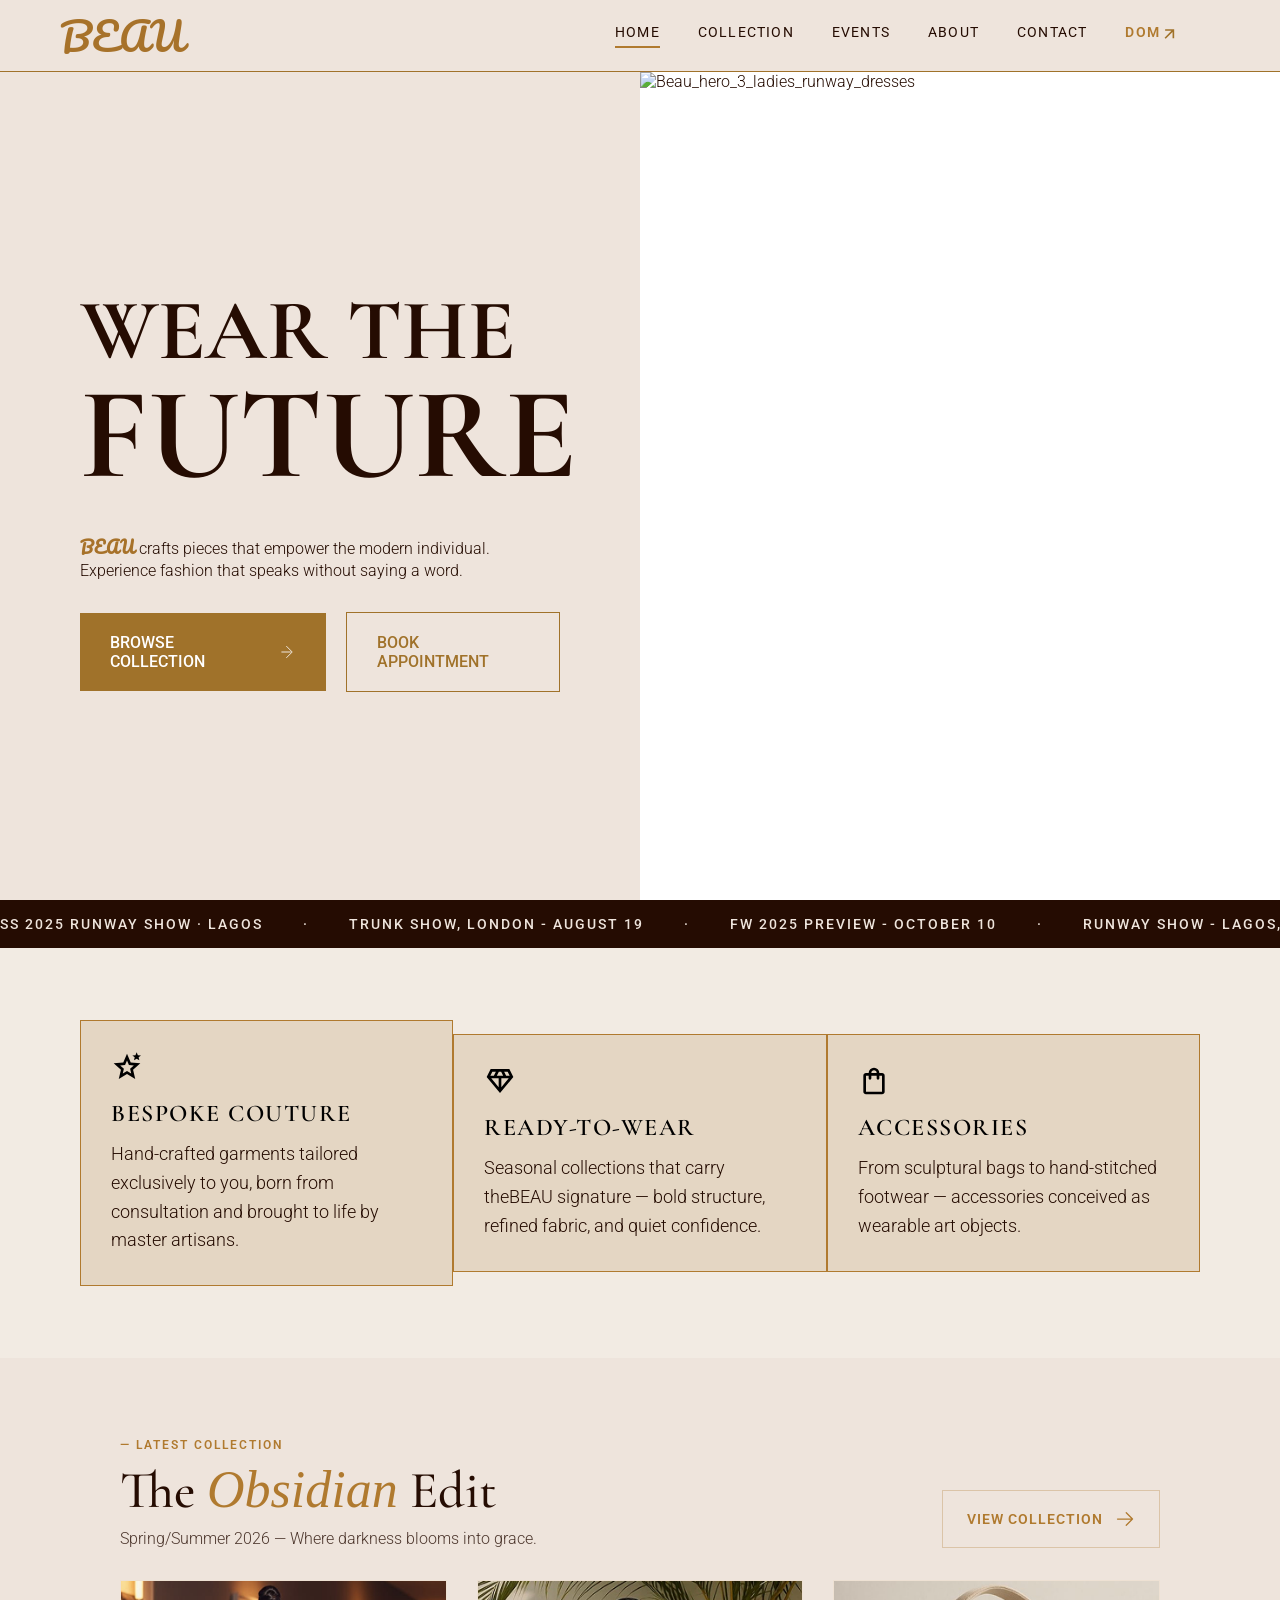
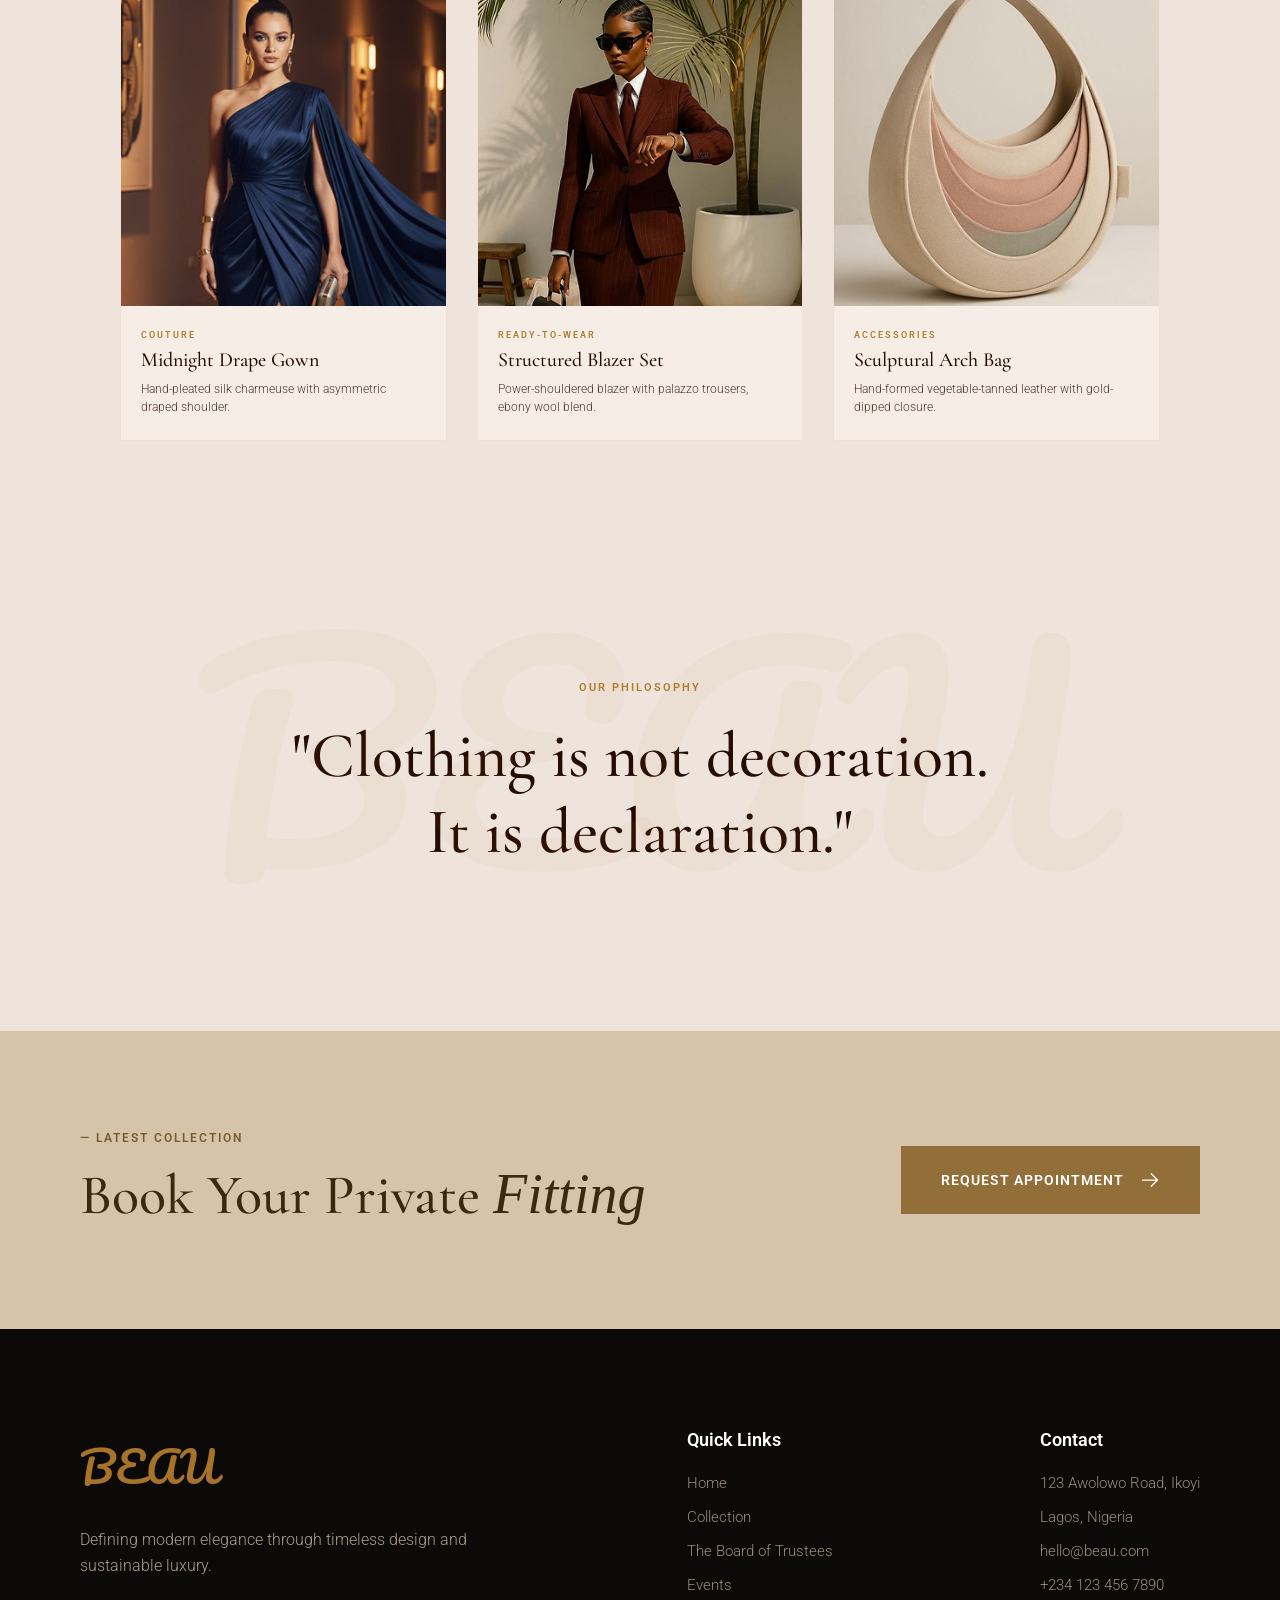
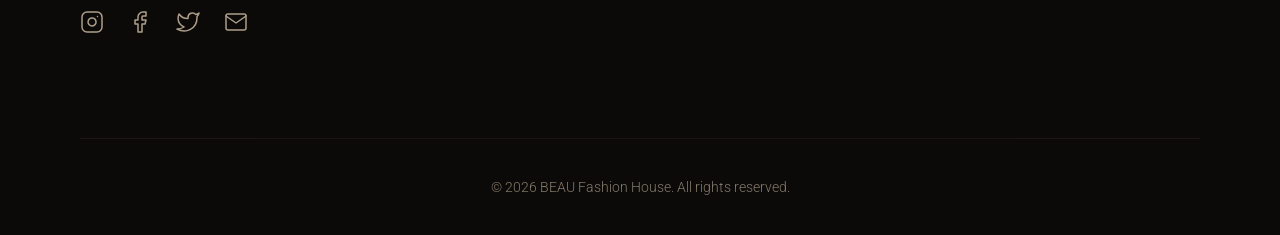
==== commit d086068b: "- Add Precious img to assets and to trustees - Update universal footer and home page links" ====
--- a/index.html
+++ b/index.html
@@ -12,8 +12,12 @@
   <link href="https://fonts.googleapis.com/css2?family=Pacifico&display=swap" rel="stylesheet" />
 
   <link rel="stylesheet" href="style.css" />
-<link rel="icon" href="Assets/favicon-beau.png">
-<link rel="icon" href="Assets/favicon-beau.png">
+  <link rel="icon" href="Assets/favicon-beau.png">
+  <meta property="og:title" content="Beau Fashion">
+  <meta property="og:description" content="Crafting pieces that empower the modern individual">
+  <meta property="og:type" content="website">
+  <meta property="og:image"
+    content="https://github.com/Miva-Beau-Fashion/CSC106-Beau-Fashion/blob/main/Assets/Beau%20Open%20Graph.png?raw=true">
 </head>
 
 <body>
@@ -60,7 +64,7 @@
       <P><strong class="hero__logo logo__design">BEAU</strong> crafts pieces that empower the modern individual.
         Experience fashion that speaks without saying a word.</P>
       <div class="hero__buttons">
-        <a href="#" class="cta__button">
+        <a href="./collections/collection.html" class="cta__button">
           BROWSE COLLECTION
           <svg width="20" height="20" viewBox="0 0 20 20" fill="none" xmlns="http://www.w3.org/2000/svg">
             <g clip-path="url(#a)">
@@ -75,7 +79,7 @@
             </defs>
           </svg>
         </a>
-        <a href="#" class="appointment">BOOK APPOINTMENT</a>
+        <a href="./contact/contact.html" class="appointment">BOOK APPOINTMENT</a>
       </div>
     </div>
     <div class="hero__image">
@@ -208,7 +212,7 @@
         <span class="cta-banner__subtitle">— LATEST COLLECTION</span>
         <h2 class="cta-banner__title">Book Your Private <i>Fitting</i></h2>
       </div>
-      <a href="#" class="cta-banner__button">
+      <a href="./contact/contact.html" class="cta-banner__button">
         REQUEST APPOINTMENT
         <svg width="20" height="20" viewBox="0 0 24 24" fill="none" xmlns="http://www.w3.org/2000/svg">
           <path d="M13.5 4.5L21 12m0 0l-7.5 7.5M21 12H3" stroke="currentColor" stroke-width="1.5" stroke-linecap="round"
@@ -260,10 +264,10 @@
       <div class="footer__links">
         <h4 class="footer__header">Quick Links</h4>
         <ul class="footer__list">
-          <li class="footer__item"><a href="#" class="footer__link">Home</a></li>
-          <li class="footer__item"><a href="#" class="footer__link">Collection</a></li>
-          <li class="footer__item"><a href="#" class="footer__link">The Board</a></li>
-          <li class="footer__item"><a href="#" class="footer__link">Events</a></li>
+          <li class="footer__item"><a href="./index.html" class="footer__link">Home</a></li>
+          <li class="footer__item"><a href="./collections/collection.html" class="footer__link">Collection</a></li>
+          <li class="footer__item"><a href="./about/about.html" class="footer__link">The Board of Trustees</a></li>
+          <li class="footer__item"><a href="./events/events.html" class="footer__link">Events</a></li>
         </ul>
       </div>
 
